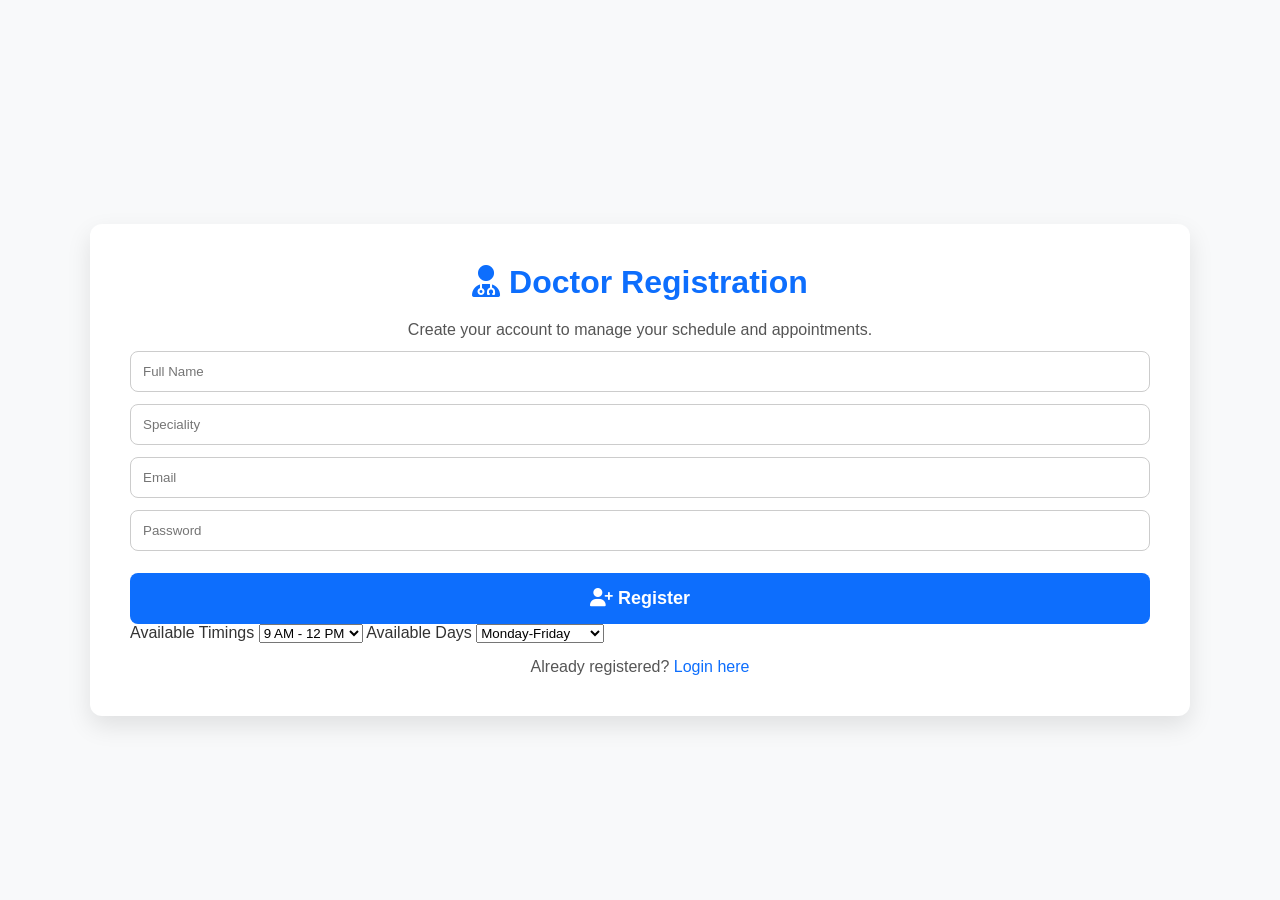
==== templates/doctor_register.html @ df52b5e8 "First commit" ====
<!DOCTYPE html>
<html>
<head>
    <title>Doctor Registration - MedTrack</title>
    <link rel="stylesheet" href="/static/css/style.css">
    <link rel="stylesheet" href="https://cdnjs.cloudflare.com/ajax/libs/font-awesome/6.5.0/css/all.min.css">
</head>
<body>
    <div class="container">
        <h1><i class="fas fa-user-md"></i> Doctor Registration</h1>
        <p>Create your account to manage your schedule and appointments.</p>

        <form method="POST" action="/doctor_register">
            <input type="text" name="name" placeholder="Full Name" required>
            <input type="text" name="speciality" placeholder="Speciality" required>
            <input type="email" name="email" placeholder="Email" required>
            <input type="password" name="password" placeholder="Password" required>
            <button type="submit"><i class="fas fa-user-plus"></i> Register</button>
        </form>
        <label>Available Timings</label>

        <select name="timing">
        <option value="9AM-12PM">9 AM - 12 PM</option>
        <option value="12PM-3PM">12 PM - 3 PM</option>
        <option value="3PM-6PM">3 PM - 6 PM</option>
        <option value="6PM-9PM">6 PM - 9 PM</option>
        </select>
        <label>Available Days</label>

        <select name="days">
        <option>Monday-Friday</option>
        <option>Monday-Saturday</option>
        <option>Weekends</option>
        <option>All Days</option>
        </select>

        <p>Already registered? <a href="/doctor_login">Login here</a></p>
    </div>
    </body>
</html>
---- static/css/style.css ----
* {
    box-sizing: border-box;
    margin: 0;
    padding: 0;
    font-family: 'Segoe UI', Tahoma, Geneva, Verdana, sans-serif;
}

body {
    background-color: #f8f9fa; /* White-ish background */
    min-height: 100vh;
    display: flex;
    justify-content: center;
    align-items: center;
    padding-top: 40px;
    color: #333;
}

h1, h2 {
    text-align: center;
    margin-bottom: 20px;
    color: #0d6efd; /* Blue headings */
}

h3 {
    color: #0d6efd;
}

.container {
    background-color: #fff;
    padding: 40px;
    border-radius: 12px;

    width: 100%;
    max-width: 1100px;   /* makes container wide like reference */

    margin: auto;
    box-shadow: 0 10px 25px rgba(0,0,0,0.1);
}

form input, form select {
    display: block;
    width: 100%;
    padding: 12px;
    margin: 12px 0;
    border-radius: 8px;
    border: 1px solid #ccc;
    outline: none;
    transition: 0.3s;
}

form input:focus, form select:focus {
    border-color: #0d6efd;
}

button {
    width: 100%;
    padding: 15px;
    margin-top: 10px;
    font-size: 18px;
    border: none;
    border-radius: 8px;
    cursor: pointer;
    background: #0d6efd;
    color: #fff;
    font-weight: bold;
    transition: all 0.3s ease;
}

button:hover {
    background: #0b5ed7;
    transform: translateY(-3px);
    box-shadow: 0 5px 15px rgba(0,0,0,0.2);
}

p {
    margin-top: 15px;
    text-align: center;
    color: #555;
}

a {
    color: #0d6efd;
    text-decoration: none;
}

a:hover {
    text-decoration: underline;
}

/* Table Styling for Doctor Dashboard */
table {
    width: 100%;
    border-collapse: collapse;
    margin-top: 20px;
    background: #fff;
    border-radius: 10px;
    overflow: hidden;
    box-shadow: 0 5px 15px rgba(0,0,0,0.05);
}

table th, table td {
    padding: 12px;
    text-align: left;
    border-bottom: 1px solid #eee;
}

table th {
    background: #0d6efd;
    color: #fff;
}

table tr:hover {
    background: #f1f1f1;
    transition: 0.2s ease;
}

/* Cards for homepage features */
.feature-card {
    background: #fff;
    padding: 20px;
    border-radius: 12px;
    margin: 10px 0;
    text-align: center;
    box-shadow: 0 5px 15px rgba(0,0,0,0.05);
    transition: 0.3s;
}

.feature-card:hover {
    transform: translateY(-5px);
    box-shadow: 0 8px 20px rgba(0,0,0,0.1);
}

.feature-card i {
    font-size: 40px;
    color: #0d6efd;
    margin-bottom: 15px;
}
.features {
  display: grid;
  grid-template-columns: repeat(auto-fit, minmax(280px, 1fr));
  gap: 20px;
  margin-top: 30px;
}

.feature-card {
  flex: 1 1 30%;
  min-width: 250px;
}
table {
    margin: 0 auto;
    border-collapse: collapse;
    width: 80%;
    color: rgb(8, 8, 8);
}

th, td {
    border: 1px solid rgb(243, 237, 237);
    padding: 10px;
    text-align: center;
}

th {
    background-color: #0072ff;
}

tr:nth-child(even) {
    background-color: rgba(253, 253, 253, 0.996);
}
.container p.appointments-link {
    text-align: right;
    margin-top: 15px;
}

.container p.appointments-link a {
    font-weight: bold;
    color: #0d6efd;
    text-decoration: none;
}

.container p.appointments-link a:hover {
    text-decoration: underline;
}
.notification{
    position: fixed;
    top: 20px;
    right: -400px;
    background: #28a745;
    color: white;
    padding: 15px 25px;
    border-radius: 8px;
    font-weight: bold;
    box-shadow: 0 5px 15px rgba(0,0,0,0.2);
    transition: right 0.5s ease;
}

.notification.show{
    right: 20px;
}
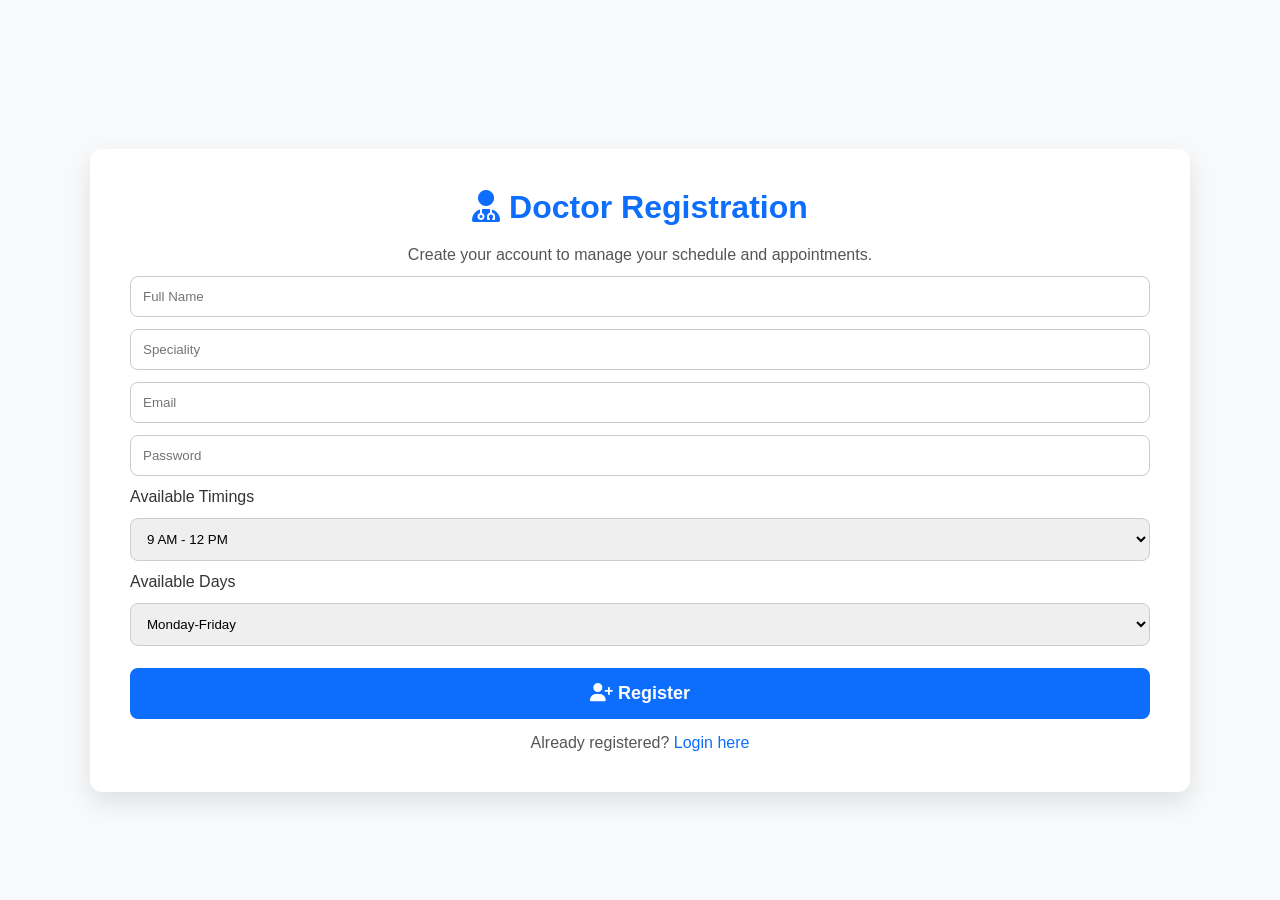
==== commit 86f3d26a: "Added logout button, appointment time, reason and doctor availability" ====
--- a/templates/doctor_register.html
+++ b/templates/doctor_register.html
@@ -15,8 +15,7 @@
             <input type="text" name="speciality" placeholder="Speciality" required>
             <input type="email" name="email" placeholder="Email" required>
             <input type="password" name="password" placeholder="Password" required>
-            <button type="submit"><i class="fas fa-user-plus"></i> Register</button>
-        </form>
+
         <label>Available Timings</label>
 
         <select name="timing">
@@ -33,6 +32,8 @@
         <option>Weekends</option>
         <option>All Days</option>
         </select>
+        <button type="submit"><i class="fas fa-user-plus"></i> Register</button>
+        </form>        
 
         <p>Already registered? <a href="/doctor_login">Login here</a></p>
     </div>
--- a/static/css/style.css
+++ b/static/css/style.css
@@ -197,4 +197,25 @@
     right: 20px;
 }
 
-
+/* Top bar for logout */
+.top-bar{
+    display: flex;
+    justify-content: flex-end;
+    margin-bottom: 10px;
+}
+
+/* Small logout button */
+.logout-btn{
+    background: #dc3545;
+    color: white;
+    padding: 8px 18px;
+    border-radius: 6px;
+    font-size: 14px;
+    font-weight: bold;
+    text-decoration: none;
+}
+
+.logout-btn:hover{
+    background: #bb2d3b;
+}
+
